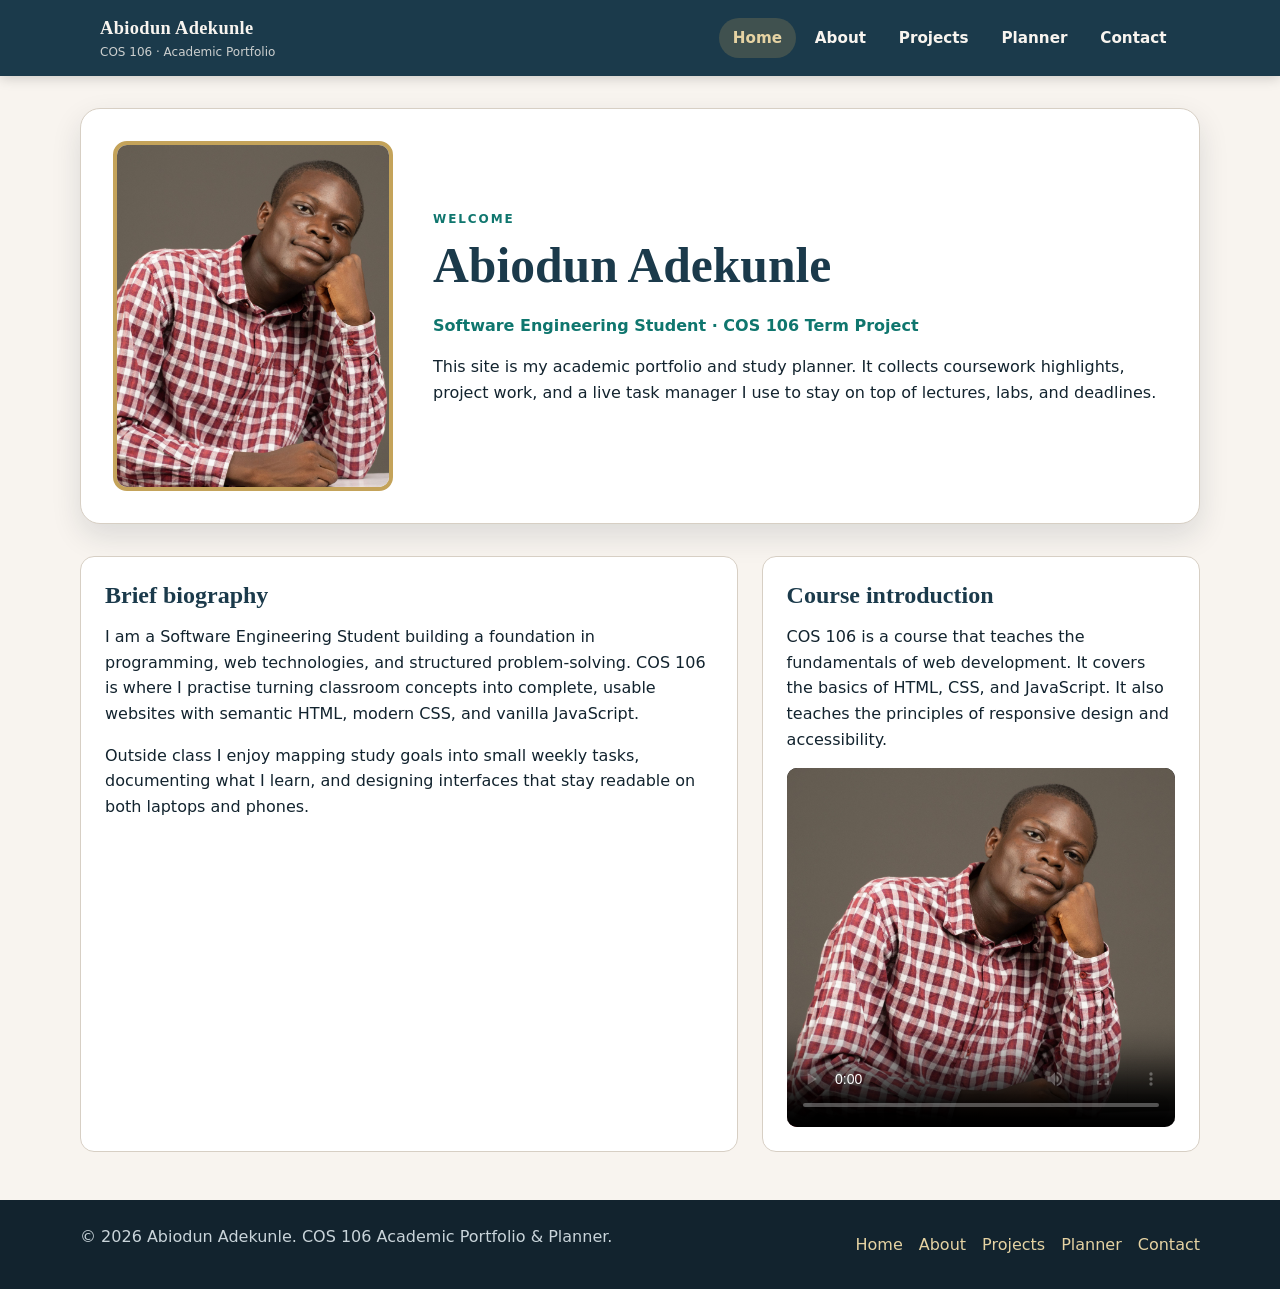
==== index.html @ 06b4ab6e "Add initial files for COS 106 Academic Portfolio & Planner, including HTML pages, CSS styles, Javasc" ====
<!DOCTYPE html>
<html lang="en">
  <head>
    <meta charset="UTF-8" />
    <meta name="viewport" content="width=device-width, initial-scale=1.0" />
    <title>Home | Abiodun Adekunle — COS 106 Portfolio</title>
    <meta
      name="description"
      content="Student academic portfolio and planner for COS 106 by Abiodun Adekunle."
    />
    <link rel="stylesheet" href="styles.css" />
  </head>
  <body>
    <header class="site-header">
      <div class="header-inner">
        <a class="brand" href="index.html">
          <span class="brand-name">Abiodun Adekunle</span>
          <span class="brand-meta">COS 106 · Academic Portfolio</span>
        </a>
        <button
          class="nav-toggle"
          type="button"
          aria-label="Open menu"
          aria-expanded="false"
        >
          
        </button>
        <nav class="site-nav" aria-label="Primary">
          <ul>
            <li><a class="active" href="index.html">Home</a></li>
            <li><a href="about.html">About</a></li>
            <li><a href="projects.html">Projects</a></li>
            <li><a href="planner.html">Planner</a></li>
            <li><a href="contact.html">Contact</a></li>
          </ul>
        </nav>
      </div>
    </header>

    <main class="page">
      <section class="hero" aria-labelledby="student-name">
        <img
          class="hero-photo"
          src="images/profile.jpg"
          alt="Portrait of Abiodun Adekunle"
          onerror="this.onerror=null;this.src='images/profile.jpg';"
        />
        <div>
          <p class="kicker">Welcome</p>
          <h1 id="student-name">Abiodun Adekunle</h1>
          <p class="hero-role">Software Engineering Student · COS 106 Term Project</p>
          <p>
            This site is my academic portfolio and study planner. It collects
            coursework highlights, project work, and a live task manager I use
            to stay on top of lectures, labs, and deadlines.
          </p>
        </div>
      </section>

      <section class="bio-grid" aria-labelledby="bio-heading">
        <article class="panel">
          <h2 id="bio-heading">Brief biography</h2>
          <p>
            I am a Software Engineering Student building a foundation in
            programming, web technologies, and structured problem-solving.
            COS 106 is where I practise turning classroom concepts into
            complete, usable websites with semantic HTML, modern CSS, and
            vanilla JavaScript.
          </p>
          <p>
            Outside class I enjoy mapping study goals into small weekly tasks,
            documenting what I learn, and designing interfaces that stay
            readable on both laptops and phones.
          </p>
        </article>

        <article class="panel">
          <h2>Course introduction</h2>
          <p>COS 106 is a course that teaches the fundamentals of web development. It covers the basics of HTML, CSS, and JavaScript. It also teaches the principles of responsive design and accessibility.
          </p>
          <video class="media-player" controls poster="images/profile.jpg">
            <source src="images/intro.mp4" type="video/mp4" />
            <source
              src="audio/Cos 106 course introduction.m4a"
              type="video/mp4"
          </video>
        </article>
      </section>
    </main>

    <footer class="site-footer">
      <div class="footer-inner">
        <p>&copy; 2026 Abiodun Adekunle. COS 106 Academic Portfolio &amp; Planner.</p>
        <nav class="footer-links" aria-label="Footer">
          <a href="index.html">Home</a>
          <a href="about.html">About</a>
          <a href="projects.html">Projects</a>
          <a href="planner.html">Planner</a>
          <a href="contact.html">Contact</a>
        </nav>
      </div>
    </footer>

    <script src="script.js"></script>
  </body>
</html>
---- styles.css ----
/* 
  COS 106 Academic Portfolio & Planner
   Shared stylesheet — Flexbox, CSS Grid, custom properties, responsive layout
*/

:root {
  --color-ink: #12232e;
  --color-navy: #1b3a4b;
  --color-teal: #0f766e;
  --color-teal-dark: #0b5a54;
  --color-gold: #c4a35a;
  --color-gold-soft: #e6d3a3;
  --color-cream: #f8f4ef;
  --color-paper: #ffffff;
  --color-muted: #5c6b73;
  --color-border: #d7cfc4;
  --color-danger: #b42318;
  --color-danger-bg: #fdecea;
  --color-success: #067647;
  --color-success-bg: #e7f6ee;
  --shadow: 0 12px 30px rgba(18, 35, 46, 0.12);
  --radius: 14px;
  --header-h: 76px;
  --font-display: "Iowan Old Style", "Palatino Linotype", Palatino, Georgia, serif;
  --font-body: "Segoe UI", system-ui, -apple-system, sans-serif;
  --max: 1120px;
  --transition: 0.25s ease;
}

/* 
   2. Base reset & document
*/
*,
*::before,
*::after {
  box-sizing: border-box;
}

html {
  scroll-behavior: smooth;
}

body {
  margin: 0;
  min-height: 100vh;
  display: flex;
  flex-direction: column;
  font-family: var(--font-body);
  color: var(--color-ink);
  background: var(--color-cream);
  line-height: 1.6;
}

img,
video {
  max-width: 100%;
  height: auto;
  display: block;
}

a {
  color: var(--color-teal);
  text-decoration: none;
  transition: color var(--transition);
}

a:hover {
  color: var(--color-navy);
}

h1,
h2,
h3 {
  font-family: var(--font-display);
  line-height: 1.2;
  margin: 0 0 0.6em;
  color: var(--color-navy);
}

p {
  margin: 0 0 1em;
}

.visually-hidden {
  position: absolute;
  width: 1px;
  height: 1px;
  padding: 0;
  margin: -1px;
  overflow: hidden;
  clip: rect(0, 0, 0, 0);
  white-space: nowrap;
  border: 0;
}

/* 
   3. Shared header / navigation
*/
.site-header {
  position: sticky;
  top: 0;
  z-index: 100;
  background: var(--color-navy);
  color: var(--color-cream);
  min-height: var(--header-h);
  box-shadow: 0 2px 12px rgba(0, 0, 0, 0.18);
}

.header-inner {
  max-width: var(--max);
  margin: 0 auto;
  padding: 0.85rem 1.25rem;
  display: flex;
  align-items: center;
  justify-content: space-between;
  gap: 1rem;
}

.brand {
  display: flex;
  flex-direction: column;
  color: var(--color-cream);
  font-weight: 700;
}

.brand:hover {
  color: var(--color-gold-soft);
}

.brand-name {
  font-family: var(--font-display);
  font-size: 1.15rem;
  letter-spacing: 0.02em;
}

.brand-meta {
  font-size: 0.75rem;
  font-weight: 500;
  opacity: 0.8;
}

.nav-toggle {
  display: none;
  width: 44px;
  height: 44px;
  border: 1px solid rgba(255, 255, 255, 0.25);
  border-radius: 8px;
  background: transparent;
  cursor: pointer;
  padding: 10px 9px;
}

.nav-toggle span {
  display: block;
  height: 2px;
  background: var(--color-cream);
  margin: 6px 0;
  transition: transform var(--transition), opacity var(--transition);
}

.site-nav ul {
  list-style: none;
  margin: 0;
  padding: 0;
  display: flex;
  gap: 0.35rem;
}

.site-nav a {
  display: block;
  color: var(--color-cream);
  padding: 0.5rem 0.85rem;
  border-radius: 999px;
  font-size: 0.95rem;
  font-weight: 600;
}

.site-nav a:hover,
.site-nav a.active {
  background: rgba(196, 163, 90, 0.22);
  color: var(--color-gold-soft);
}

/* 
   4. Page layout
*/
.page {
  flex: 1;
  width: min(100% - 2rem, var(--max));
  margin: 2rem auto 3rem;
}

.page-intro {
  margin-bottom: 2rem;
}

.kicker {
  text-transform: uppercase;
  letter-spacing: 0.16em;
  font-size: 0.75rem;
  font-weight: 700;
  color: var(--color-teal);
  margin-bottom: 0.4rem;
}

.lede {
  color: var(--color-muted);
  max-width: 62ch;
  font-size: 1.05rem;
}

/* 
   5. Homepage — hero + bio + media
*/
.hero {
  display: grid;
  grid-template-columns: 280px 1fr;
  gap: 2.5rem;
  align-items: center;
  background: var(--color-paper);
  border: 1px solid var(--color-border);
  border-radius: calc(var(--radius) + 6px);
  padding: 2rem;
  box-shadow: var(--shadow);
}

.hero-photo {
  width: 100%;
  aspect-ratio: 4 / 5;
  object-fit: cover;
  border-radius: var(--radius);
  border: 4px solid var(--color-gold);
}

.hero h1 {
  font-size: clamp(2rem, 4vw, 3.1rem);
  margin-bottom: 0.35em;
}

.hero-role {
  color: var(--color-teal);
  font-weight: 700;
  margin-bottom: 1rem;
}

.bio-grid {
  display: grid;
  grid-template-columns: 1.2fr 0.8fr;
  gap: 1.5rem;
  margin-top: 2rem;
}

.panel {
  background: var(--color-paper);
  border: 1px solid var(--color-border);
  border-radius: var(--radius);
  padding: 1.5rem;
}

.media-player {
  width: 100%;
  border-radius: 10px;
  background: #000;
}

/* 
   6. About — table, skills, hobbies
 */
.about-layout {
  display: grid;
  gap: 1.5rem;
}

.table-wrap {
  overflow-x: auto;
}

.edu-table {
  width: 100%;
  border-collapse: collapse;
  background: var(--color-paper);
  border-radius: var(--radius);
  overflow: hidden;
}

.edu-table th,
.edu-table td {
  text-align: left;
  padding: 0.9rem 1rem;
  border-bottom: 1px solid var(--color-border);
}

.edu-table thead {
  background: var(--color-navy);
  color: var(--color-cream);
}

.edu-table tbody tr:hover {
  background: #f3eee6;
}

.two-col {
  display: grid;
  grid-template-columns: 1fr 1fr;
  gap: 1.5rem;
}

.skill-list,
.hobby-list {
  margin: 0;
  padding-left: 1.1rem;
}

.skill-list li,
.hobby-list li {
  margin-bottom: 0.45rem;
}

.skill-list li::marker {
  color: var(--color-teal);
}

.hobby-list {
  list-style: none;
  padding: 0;
  display: flex;
  flex-wrap: wrap;
  gap: 0.55rem;
}

.hobby-list li {
  background: #e8f4f2;
  color: var(--color-teal-dark);
  padding: 0.35rem 0.75rem;
  border-radius: 999px;
  font-weight: 600;
  font-size: 0.9rem;
  margin: 0;
}

/* 
   7. Projects grid
*/
.project-grid {
  display: grid;
  grid-template-columns: repeat(3, 1fr);
  gap: 1.25rem;
}

.project-card {
  background: var(--color-paper);
  border: 1px solid var(--color-border);
  border-radius: var(--radius);
  overflow: hidden;
  display: flex;
  flex-direction: column;
  box-shadow: var(--shadow);
  transition: transform var(--transition), box-shadow var(--transition);
}

.project-card:hover {
  transform: translateY(-4px);
  box-shadow: 0 16px 34px rgba(18, 35, 46, 0.16);
}

.project-card img {
  width: 100%;
  height: 180px;
  object-fit: cover;
}

.project-body {
  padding: 1.15rem 1.2rem 1.35rem;
  display: flex;
  flex-direction: column;
  gap: 0.65rem;
  flex: 1;
}

.tags {
  display: flex;
  flex-wrap: wrap;
  gap: 0.4rem;
}

.tag {
  font-size: 0.75rem;
  font-weight: 700;
  background: var(--color-navy);
  color: var(--color-gold-soft);
  padding: 0.2rem 0.55rem;
  border-radius: 6px;
}

.card-links {
  display: flex;
  gap: 0.75rem;
  margin-top: auto;
  font-weight: 700;
}

/* 
   8. Planner
*/
.planner-layout {
  display: grid;
  grid-template-columns: 340px 1fr;
  gap: 1.5rem;
  align-items: start;
}

.task-form {
  display: flex;
  flex-direction: column;
  gap: 0.85rem;
}

.task-list {
  list-style: none;
  margin: 0;
  padding: 0;
  display: flex;
  flex-direction: column;
  gap: 0.7rem;
}

.task-item {
  display: grid;
  grid-template-columns: auto 1fr auto;
  gap: 0.75rem;
  align-items: start;
  background: var(--color-paper);
  border: 1px solid var(--color-border);
  border-radius: 12px;
  padding: 0.9rem 1rem;
}

.task-item.completed .task-title {
  text-decoration: line-through;
  color: var(--color-muted);
}

.task-meta {
  font-size: 0.8rem;
  color: var(--color-muted);
}

.priority-high {
  border-left: 4px solid #c2410c;
}

.priority-medium {
  border-left: 4px solid var(--color-gold);
}

.priority-low {
  border-left: 4px solid var(--color-teal);
}

.empty-state {
  color: var(--color-muted);
  font-style: italic;
}

.stats {
  display: flex;
  gap: 1rem;
  margin-bottom: 1rem;
  flex-wrap: wrap;
}

.stat {
  background: var(--color-paper);
  border: 1px solid var(--color-border);
  border-radius: 10px;
  padding: 0.6rem 0.9rem;
  font-size: 0.9rem;
}

.stat strong {
  color: var(--color-teal);
}

/* 
   9. Forms, buttons, feedback
*/
label {
  display: block;
  font-weight: 700;
  font-size: 0.88rem;
  margin-bottom: 0.3rem;
}

input,
textarea,
select,
button {
  font: inherit;
}

.field {
  margin-bottom: 1rem;
}

.control {
  width: 100%;
  border: 1px solid var(--color-border);
  border-radius: 10px;
  padding: 0.7rem 0.8rem;
  background: #fff;
  transition: border-color var(--transition), box-shadow var(--transition);
}

.control:focus {
  outline: none;
  border-color: var(--color-teal);
  box-shadow: 0 0 0 3px rgba(15, 118, 110, 0.18);
}

.control.error {
  border-color: var(--color-danger);
}

.btn {
  display: inline-flex;
  align-items: center;
  justify-content: center;
  border: 0;
  border-radius: 10px;
  padding: 0.75rem 1.15rem;
  font-weight: 700;
  cursor: pointer;
  transition: background var(--transition), transform var(--transition);
}

.btn:hover {
  transform: translateY(-1px);
}

.btn-primary {
  background: var(--color-teal);
  color: #fff;
}

.btn-primary:hover {
  background: var(--color-teal-dark);
}

.btn-ghost {
  background: transparent;
  color: var(--color-danger);
  padding: 0.35rem 0.55rem;
}

.btn-ghost:hover {
  background: var(--color-danger-bg);
}

.form-message {
  display: none;
  margin: 0 0 1rem;
  padding: 0.85rem 1rem;
  border-radius: 10px;
  font-weight: 600;
}

.form-message.show {
  display: block;
}

.form-message.error {
  background: var(--color-danger-bg);
  color: var(--color-danger);
}

.form-message.success {
  background: var(--color-success-bg);
  color: var(--color-success);
}

.contact-grid {
  display: grid;
  grid-template-columns: 1.1fr 0.9fr;
  gap: 1.5rem;
}

.aside-note {
  background: var(--color-navy);
  color: var(--color-cream);
  border-radius: var(--radius);
  padding: 1.5rem;
}

.aside-note h2 {
  color: var(--color-gold-soft);
}

.aside-note a {
  color: var(--color-gold-soft);
}

/* 
   10. Footer
*/
.site-footer {
  background: var(--color-ink);
  color: #c9d4da;
  padding: 1.5rem 1.25rem;
  margin-top: auto;
}

.footer-inner {
  max-width: var(--max);
  margin: 0 auto;
  display: flex;
  justify-content: space-between;
  gap: 1rem;
  flex-wrap: wrap;
  align-items: center;
}

.footer-links {
  display: flex;
  gap: 1rem;
  flex-wrap: wrap;
}

.footer-links a {
  color: var(--color-gold-soft);
}

/* 
   11. Responsive (tablet / mobile)
*/
@media (max-width: 900px) {
  .hero,
  .bio-grid,
  .two-col,
  .project-grid,
  .planner-layout,
  .contact-grid {
    grid-template-columns: 1fr;
  }

  .hero-photo {
    max-width: 280px;
    margin: 0 auto;
  }
}

@media (max-width: 720px) {
  .nav-toggle {
    display: block;
  }

  .site-nav {
    display: none;
    position: fixed;
    left: 0;
    right: 0;
    top: var(--header-h);
    z-index: 200;
    background: #142f3d;
    padding: 0.75rem 1rem 1rem;
    box-shadow: 0 12px 24px rgba(0, 0, 0, 0.28);
  }

  .site-nav.open {
    display: block;
  }

  .site-nav ul {
    flex-direction: column;
  }

  .site-header {
    position: sticky;
  }

  .header-inner {
    position: relative;
  }
}
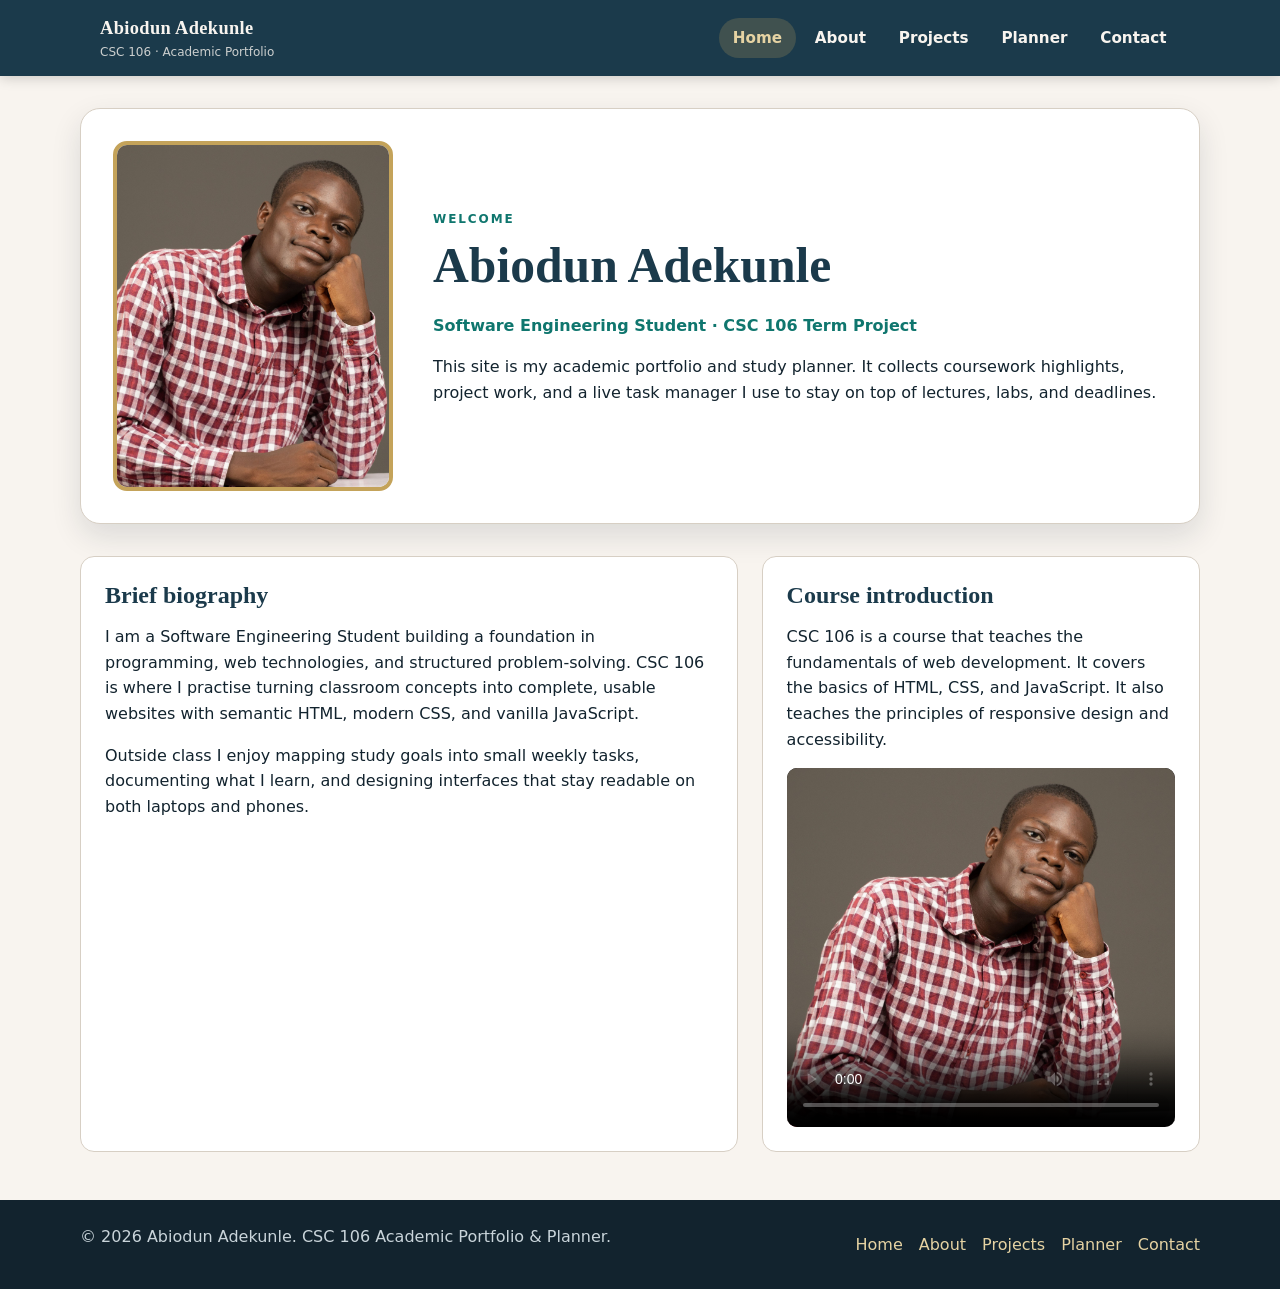
==== commit 394113d8: "Update portfolio references from COS 106 to CSC 106 across all HTML files and README; remove obsolet" ====
--- a/index.html
+++ b/index.html
@@ -3,7 +3,7 @@
   <head>
     <meta charset="UTF-8" />
     <meta name="viewport" content="width=device-width, initial-scale=1.0" />
-    <title>Home | Abiodun Adekunle — COS 106 Portfolio</title>
+    <title>Home | Abiodun Adekunle — CSC 106 Portfolio</title>
     <meta
       name="description"
       content="Student academic portfolio and planner for COS 106 by Abiodun Adekunle."
@@ -15,7 +15,7 @@
       <div class="header-inner">
         <a class="brand" href="index.html">
           <span class="brand-name">Abiodun Adekunle</span>
-          <span class="brand-meta">COS 106 · Academic Portfolio</span>
+          <span class="brand-meta">CSC 106 · Academic Portfolio</span>
         </a>
         <button
           class="nav-toggle"
@@ -48,7 +48,7 @@
         <div>
           <p class="kicker">Welcome</p>
           <h1 id="student-name">Abiodun Adekunle</h1>
-          <p class="hero-role">Software Engineering Student · COS 106 Term Project</p>
+          <p class="hero-role">Software Engineering Student · CSC 106 Term Project</p>
           <p>
             This site is my academic portfolio and study planner. It collects
             coursework highlights, project work, and a live task manager I use
@@ -63,7 +63,7 @@
           <p>
             I am a Software Engineering Student building a foundation in
             programming, web technologies, and structured problem-solving.
-            COS 106 is where I practise turning classroom concepts into
+            CSC 106 is where I practise turning classroom concepts into
             complete, usable websites with semantic HTML, modern CSS, and
             vanilla JavaScript.
           </p>
@@ -76,7 +76,7 @@
 
         <article class="panel">
           <h2>Course introduction</h2>
-          <p>COS 106 is a course that teaches the fundamentals of web development. It covers the basics of HTML, CSS, and JavaScript. It also teaches the principles of responsive design and accessibility.
+          <p>CSC 106 is a course that teaches the fundamentals of web development. It covers the basics of HTML, CSS, and JavaScript. It also teaches the principles of responsive design and accessibility.
           </p>
           <video class="media-player" controls poster="images/profile.jpg">
             <source src="images/intro.mp4" type="video/mp4" />
@@ -90,7 +90,7 @@
 
     <footer class="site-footer">
       <div class="footer-inner">
-        <p>&copy; 2026 Abiodun Adekunle. COS 106 Academic Portfolio &amp; Planner.</p>
+        <p>&copy; 2026 Abiodun Adekunle. CSC 106 Academic Portfolio &amp; Planner.</p>
         <nav class="footer-links" aria-label="Footer">
           <a href="index.html">Home</a>
           <a href="about.html">About</a>
